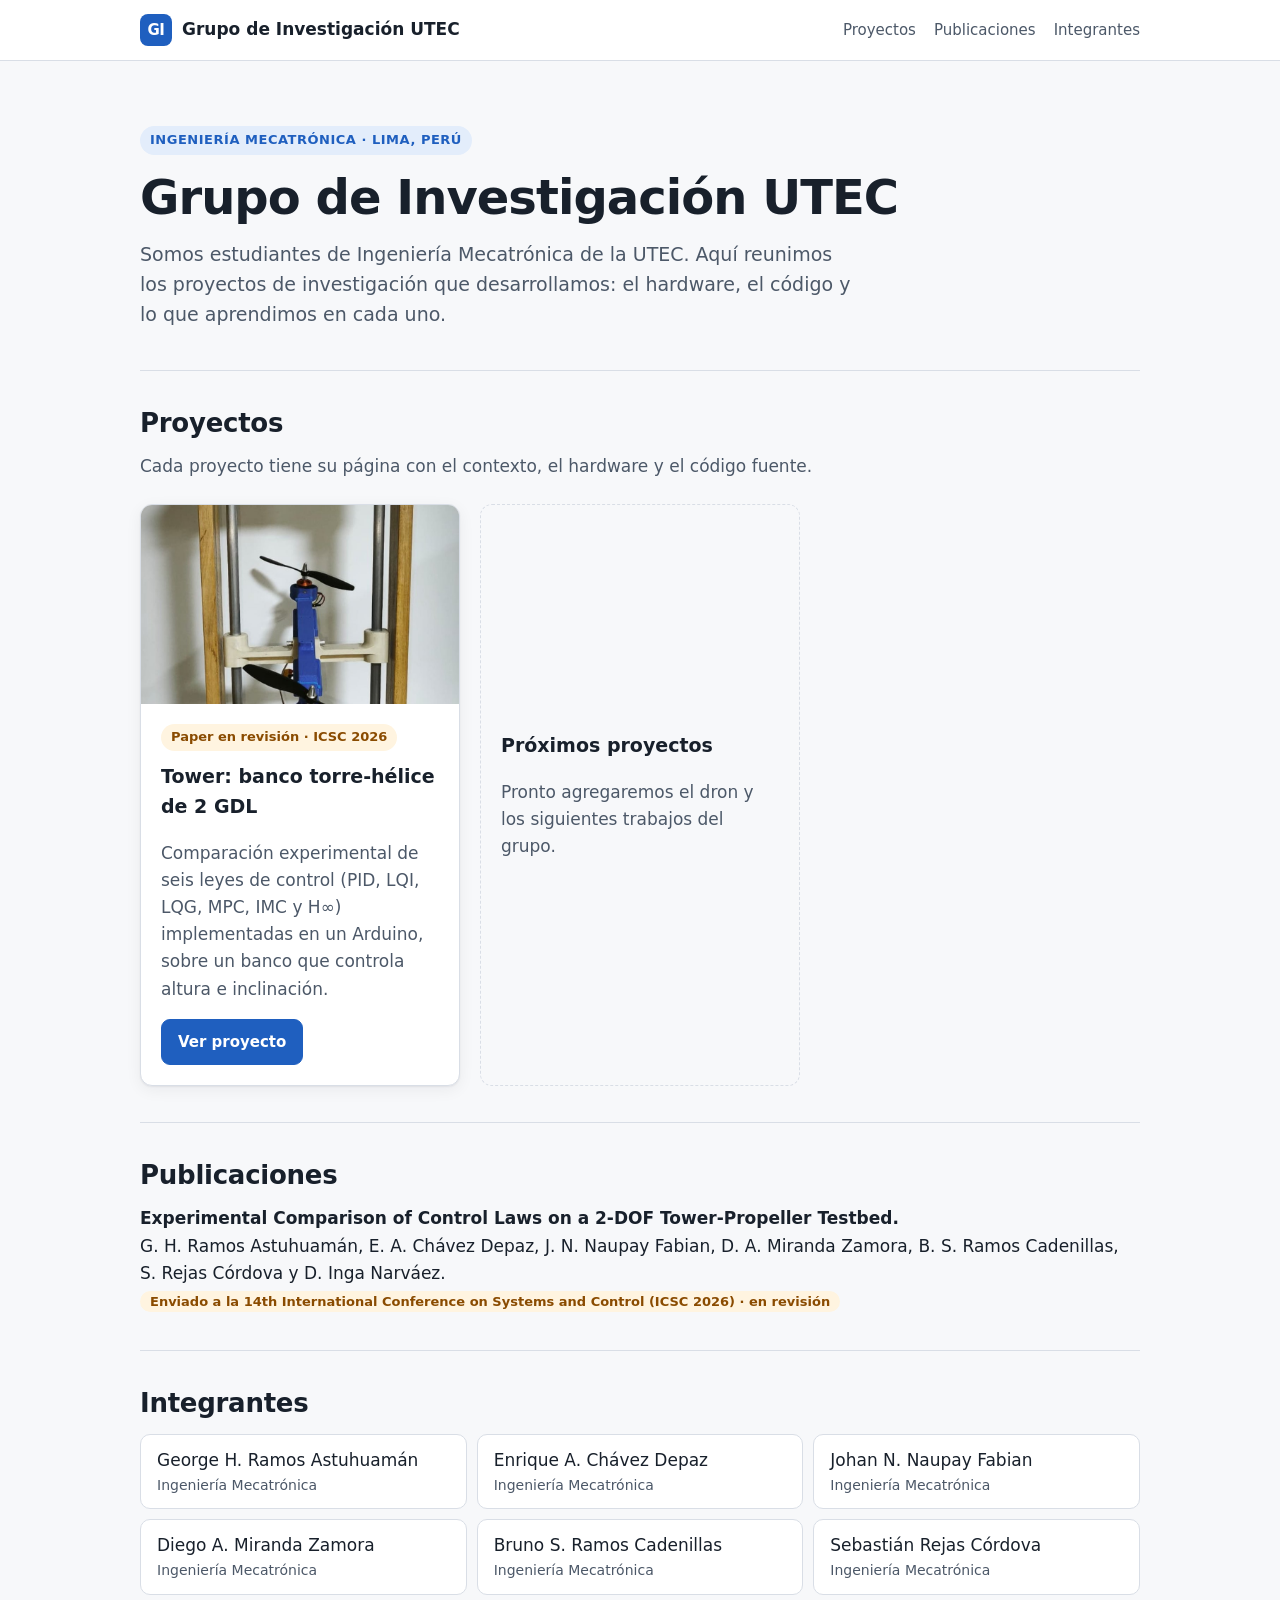
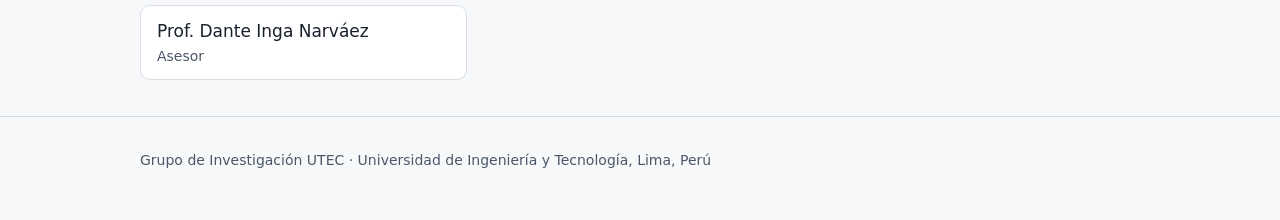
==== index.html @ 36b3b281 "Web del Grupo de Investigación UTEC y proyecto Tower (firmware de las seis leyes)" ====
<!doctype html>
<html lang="es">
<head>
  <meta charset="utf-8">
  <meta name="viewport" content="width=device-width, initial-scale=1">
  <title>Grupo de Investigación UTEC</title>
  <meta name="description" content="Proyectos de control y robótica de estudiantes de Ingeniería Mecatrónica de la UTEC (Lima, Perú).">
  <link rel="stylesheet" href="assets/estilo.css">
</head>
<body>
  <header class="barra">
    <div class="contenedor">
      <a class="marca" href="./"><span class="marca-icono" aria-hidden="true">GI</span>Grupo de Investigación UTEC</a>
      <nav class="menu" aria-label="Secciones">
        <a href="#proyectos">Proyectos</a>
        <a href="#publicaciones">Publicaciones</a>
        <a href="#integrantes">Integrantes</a>
      </nav>
    </div>
  </header>

  <main>
    <div class="contenedor">
      <section class="portada">
        <span class="etiqueta">Ingeniería Mecatrónica · Lima, Perú</span>
        <h1>Grupo de Investigación UTEC</h1>
        <p class="entrada">Somos estudiantes de Ingeniería Mecatrónica de la UTEC. Aquí reunimos los proyectos de
          investigación que desarrollamos: el hardware, el código y lo que aprendimos en cada uno.</p>
      </section>

      <section id="proyectos">
        <h2>Proyectos</h2>
        <p class="seccion-intro">Cada proyecto tiene su página con el contexto, el hardware y el código fuente.</p>
        <div class="rejilla">
          <article class="tarjeta">
            <img class="tarjeta-img" src="tower/img/banco.jpg" alt="Banco torre-hélice: brazo azul con dos motores y hélices entre dos guías verticales" loading="lazy">
            <div class="tarjeta-cuerpo">
              <span class="estado">Paper en revisión · ICSC 2026</span>
              <h3>Tower: banco torre-hélice de 2 GDL</h3>
              <p>Comparación experimental de seis leyes de control (PID, LQI, LQG, MPC, IMC y H∞) implementadas en un
                Arduino, sobre un banco que controla altura e inclinación.</p>
              <div class="tarjeta-pie"><a class="boton" href="tower/">Ver proyecto</a></div>
            </div>
          </article>
          <article class="tarjeta pendiente">
            <div class="tarjeta-cuerpo">
              <h3>Próximos proyectos</h3>
              <p>Pronto agregaremos el dron y los siguientes trabajos del grupo.</p>
            </div>
          </article>
        </div>
      </section>

      <section id="publicaciones">
        <h2>Publicaciones</h2>
        <ul class="lista-limpia">
          <li>
            <strong>Experimental Comparison of Control Laws on a 2-DOF Tower-Propeller Testbed.</strong><br>
            G. H. Ramos Astuhuamán, E. A. Chávez Depaz, J. N. Naupay Fabian, D. A. Miranda Zamora,
            B. S. Ramos Cadenillas, S. Rejas Córdova y D. Inga Narváez.<br>
            <span class="estado">Enviado a la 14th International Conference on Systems and Control (ICSC 2026) · en revisión</span>
          </li>
        </ul>
      </section>

      <section id="integrantes">
        <h2>Integrantes</h2>
        <ul class="lista-limpia personas">
          <li class="persona">George H. Ramos Astuhuamán<span>Ingeniería Mecatrónica</span></li>
          <li class="persona">Enrique A. Chávez Depaz<span>Ingeniería Mecatrónica</span></li>
          <li class="persona">Johan N. Naupay Fabian<span>Ingeniería Mecatrónica</span></li>
          <li class="persona">Diego A. Miranda Zamora<span>Ingeniería Mecatrónica</span></li>
          <li class="persona">Bruno S. Ramos Cadenillas<span>Ingeniería Mecatrónica</span></li>
          <li class="persona">Sebastián Rejas Córdova<span>Ingeniería Mecatrónica</span></li>
          <li class="persona">Prof. Dante Inga Narváez<span>Asesor</span></li>
        </ul>
      </section>
    </div>
  </main>

  <footer>
    <div class="contenedor">Grupo de Investigación UTEC · Universidad de Ingeniería y Tecnología, Lima, Perú</div>
  </footer>
</body>
</html>
---- assets/estilo.css ----
/* Grupo de Investigación UTEC — estilos compartidos por todas las páginas */

:root {
  --fondo: #f7f8fa;
  --superficie: #ffffff;
  --superficie-2: #eef1f5;
  --texto: #18202b;
  --texto-suave: #4c5868;
  --borde: #d9dee6;
  --acento: #1f5fbf;
  --acento-suave: #e3edfb;
  --acento-texto: #ffffff;
  --aviso: #8a4b00;
  --aviso-fondo: #fff4e0;
  --codigo-fondo: #0f1620;
  --codigo-texto: #dbe4ee;
  --codigo-comentario: #7f93a8;
  --sombra: 0 1px 2px rgba(16, 24, 40, .06), 0 4px 16px rgba(16, 24, 40, .06);
  --radio: 12px;
  --ancho: 1040px;
  --fuente: "Segoe UI", system-ui, -apple-system, Roboto, "Helvetica Neue", Arial, sans-serif;
  --mono: ui-monospace, "Cascadia Code", "SFMono-Regular", Consolas, "Liberation Mono", monospace;
  color-scheme: light;
}

@media (prefers-color-scheme: dark) {
  :root {
    --fondo: #0e131a;
    --superficie: #151c25;
    --superficie-2: #1c2531;
    --texto: #e6ebf1;
    --texto-suave: #a3b0c0;
    --borde: #2a3543;
    --acento: #6ea8ff;
    --acento-suave: #1a2a42;
    --acento-texto: #0e131a;
    --aviso: #ffcf8a;
    --aviso-fondo: #2e2414;
    --codigo-fondo: #0a0f15;
    --sombra: 0 1px 2px rgba(0, 0, 0, .4);
    color-scheme: dark;
  }
}

* { box-sizing: border-box; }
html { scroll-behavior: smooth; }
body {
  margin: 0;
  background: var(--fondo);
  color: var(--texto);
  font-family: var(--fuente);
  font-size: 17px;
  line-height: 1.6;
}
img { max-width: 100%; height: auto; display: block; }
a { color: var(--acento); text-underline-offset: 2px; }
a:hover { text-decoration-thickness: 2px; }
code, pre, kbd { font-family: var(--mono); }
code { font-size: .9em; background: var(--superficie-2); padding: .1em .35em; border-radius: 5px; }
kbd {
  font-size: .85em; padding: .1em .45em; border: 1px solid var(--borde);
  border-bottom-width: 2px; border-radius: 5px; background: var(--superficie);
}

.contenedor { max-width: var(--ancho); margin: 0 auto; padding: 0 20px; }

/* ---- barra superior ---- */
.barra {
  position: sticky; top: 0; z-index: 10;
  background: color-mix(in srgb, var(--superficie) 92%, transparent);
  backdrop-filter: blur(8px);
  border-bottom: 1px solid var(--borde);
}
.barra .contenedor { display: flex; align-items: center; gap: 20px; min-height: 60px; flex-wrap: wrap; }
.marca { display: flex; align-items: center; gap: 10px; font-weight: 700; color: var(--texto); text-decoration: none; }
.marca-icono {
  width: 32px; height: 32px; border-radius: 8px; background: var(--acento); color: var(--acento-texto);
  display: grid; place-items: center; font-size: 15px; font-weight: 800; letter-spacing: -.5px;
}
.menu { display: flex; gap: 18px; margin-left: auto; flex-wrap: wrap; }
.menu a { color: var(--texto-suave); text-decoration: none; font-size: 15px; }
.menu a:hover, .menu a[aria-current="page"] { color: var(--texto); }

/* ---- portada ---- */
.portada { padding: 64px 0 40px; }
.etiqueta {
  display: inline-block; font-size: 13px; font-weight: 600; letter-spacing: .04em; text-transform: uppercase;
  color: var(--acento); background: var(--acento-suave); padding: 4px 10px; border-radius: 999px;
}
h1 { font-size: clamp(32px, 5vw, 48px); line-height: 1.12; margin: 16px 0 14px; letter-spacing: -.02em; }
h2 { font-size: 26px; line-height: 1.25; margin: 0 0 14px; letter-spacing: -.01em; }
h3 { font-size: 19px; margin: 0 0 8px; }
.entrada { font-size: 19px; color: var(--texto-suave); max-width: 720px; margin: 0; }

section { padding: 36px 0; scroll-margin-top: 64px; }
section + section { border-top: 1px solid var(--borde); }
.seccion-intro { color: var(--texto-suave); max-width: 720px; margin: 0 0 24px; }

/* ---- tarjetas ---- */
.rejilla { display: grid; gap: 20px; grid-template-columns: repeat(auto-fill, minmax(290px, 1fr)); }
.tarjeta {
  background: var(--superficie); border: 1px solid var(--borde); border-radius: var(--radio);
  box-shadow: var(--sombra); overflow: hidden; display: flex; flex-direction: column;
}
.tarjeta-img { aspect-ratio: 16 / 10; object-fit: cover; object-position: center 40%; width: 100%; background: var(--superficie-2); }
.tarjeta-cuerpo { padding: 20px; display: flex; flex-direction: column; gap: 10px; flex: 1; }
.tarjeta-cuerpo p { margin: 0; color: var(--texto-suave); }
.tarjeta-pie { margin-top: auto; padding-top: 6px; }
.tarjeta.pendiente { border-style: dashed; box-shadow: none; background: transparent; }
.tarjeta.pendiente .tarjeta-cuerpo { justify-content: center; min-height: 180px; }

.estado {
  align-self: flex-start; font-size: 13px; font-weight: 600; padding: 3px 10px; border-radius: 999px;
  background: var(--aviso-fondo); color: var(--aviso);
}
.boton {
  display: inline-flex; align-items: center; gap: 8px; padding: 10px 16px; border-radius: 9px;
  background: var(--acento); color: var(--acento-texto); text-decoration: none; font-weight: 600; font-size: 15px;
  border: 1px solid var(--acento);
}
.boton.secundario { background: transparent; color: var(--acento); }
.botones { display: flex; gap: 10px; flex-wrap: wrap; }

/* ---- listas y tablas ---- */
.lista-limpia { list-style: none; padding: 0; margin: 0; }
.personas { display: grid; gap: 10px; grid-template-columns: repeat(auto-fill, minmax(260px, 1fr)); }
.persona { background: var(--superficie); border: 1px solid var(--borde); border-radius: 10px; padding: 12px 16px; }
.persona span { display: block; color: var(--texto-suave); font-size: 14px; }

.tabla-envoltura { overflow-x: auto; border: 1px solid var(--borde); border-radius: 10px; background: var(--superficie); }
table { border-collapse: collapse; width: 100%; font-size: 15px; }
th, td { text-align: left; padding: 10px 14px; border-bottom: 1px solid var(--borde); vertical-align: top; }
th { background: var(--superficie-2); font-weight: 600; white-space: nowrap; }
tr:last-child td { border-bottom: 0; }
td.num { font-variant-numeric: tabular-nums; white-space: nowrap; }

/* ---- página de proyecto ---- */
.dos-columnas { display: grid; gap: 32px; grid-template-columns: minmax(0, 1.25fr) minmax(0, 1fr); align-items: start; }
.foto-banco { border-radius: var(--radio); border: 1px solid var(--borde); max-height: 560px; width: auto; margin: 0 auto; }
figure { margin: 0; }
figcaption { font-size: 14px; color: var(--texto-suave); margin-top: 8px; text-align: center; }
.diagrama { background: #fff; border-radius: var(--radio); padding: 16px; border: 1px solid var(--borde); }
.datos { display: grid; grid-template-columns: max-content 1fr; gap: 6px 18px; margin: 0; }
.datos dt { font-weight: 600; }
.datos dd { margin: 0; color: var(--texto-suave); }
.nota {
  border-left: 4px solid var(--aviso); background: var(--aviso-fondo); padding: 12px 16px;
  border-radius: 0 8px 8px 0; margin: 18px 0 0;
}
.nota strong { color: var(--aviso); }

/* ---- visor de código ---- */
.pestanas { display: flex; gap: 6px; flex-wrap: wrap; margin-bottom: 12px; }
.pestana {
  font: inherit; font-size: 15px; font-weight: 600; padding: 8px 14px; border-radius: 8px; cursor: pointer;
  border: 1px solid var(--borde); background: var(--superficie); color: var(--texto-suave);
}
.pestana[aria-selected="true"] { background: var(--acento); border-color: var(--acento); color: var(--acento-texto); }
.visor { border: 1px solid var(--borde); border-radius: var(--radio); overflow: hidden; background: var(--superficie); }
.visor-cabecera { display: flex; flex-wrap: wrap; gap: 10px 16px; align-items: center; padding: 14px 16px; border-bottom: 1px solid var(--borde); }
.visor-cabecera p { margin: 0; color: var(--texto-suave); font-size: 15px; flex: 1 1 320px; }
.visor-cabecera .botones a { font-size: 14px; padding: 7px 12px; }
.codigo {
  margin: 0; max-height: 560px; overflow: auto; background: var(--codigo-fondo); color: var(--codigo-texto);
  font-size: 13px; line-height: 1.5; padding: 14px 16px; tab-size: 2; position: relative;
}
.codigo .com { color: var(--codigo-comentario); }

footer { padding: 32px 0 48px; color: var(--texto-suave); font-size: 14px; border-top: 1px solid var(--borde); }

@media (max-width: 760px) {
  body { font-size: 16px; }
  .portada { padding: 40px 0 24px; }
  .dos-columnas { grid-template-columns: 1fr; }
  .menu { margin-left: 0; gap: 14px; }
  .datos { grid-template-columns: 1fr; }
  .datos dd { margin-bottom: 6px; }
}
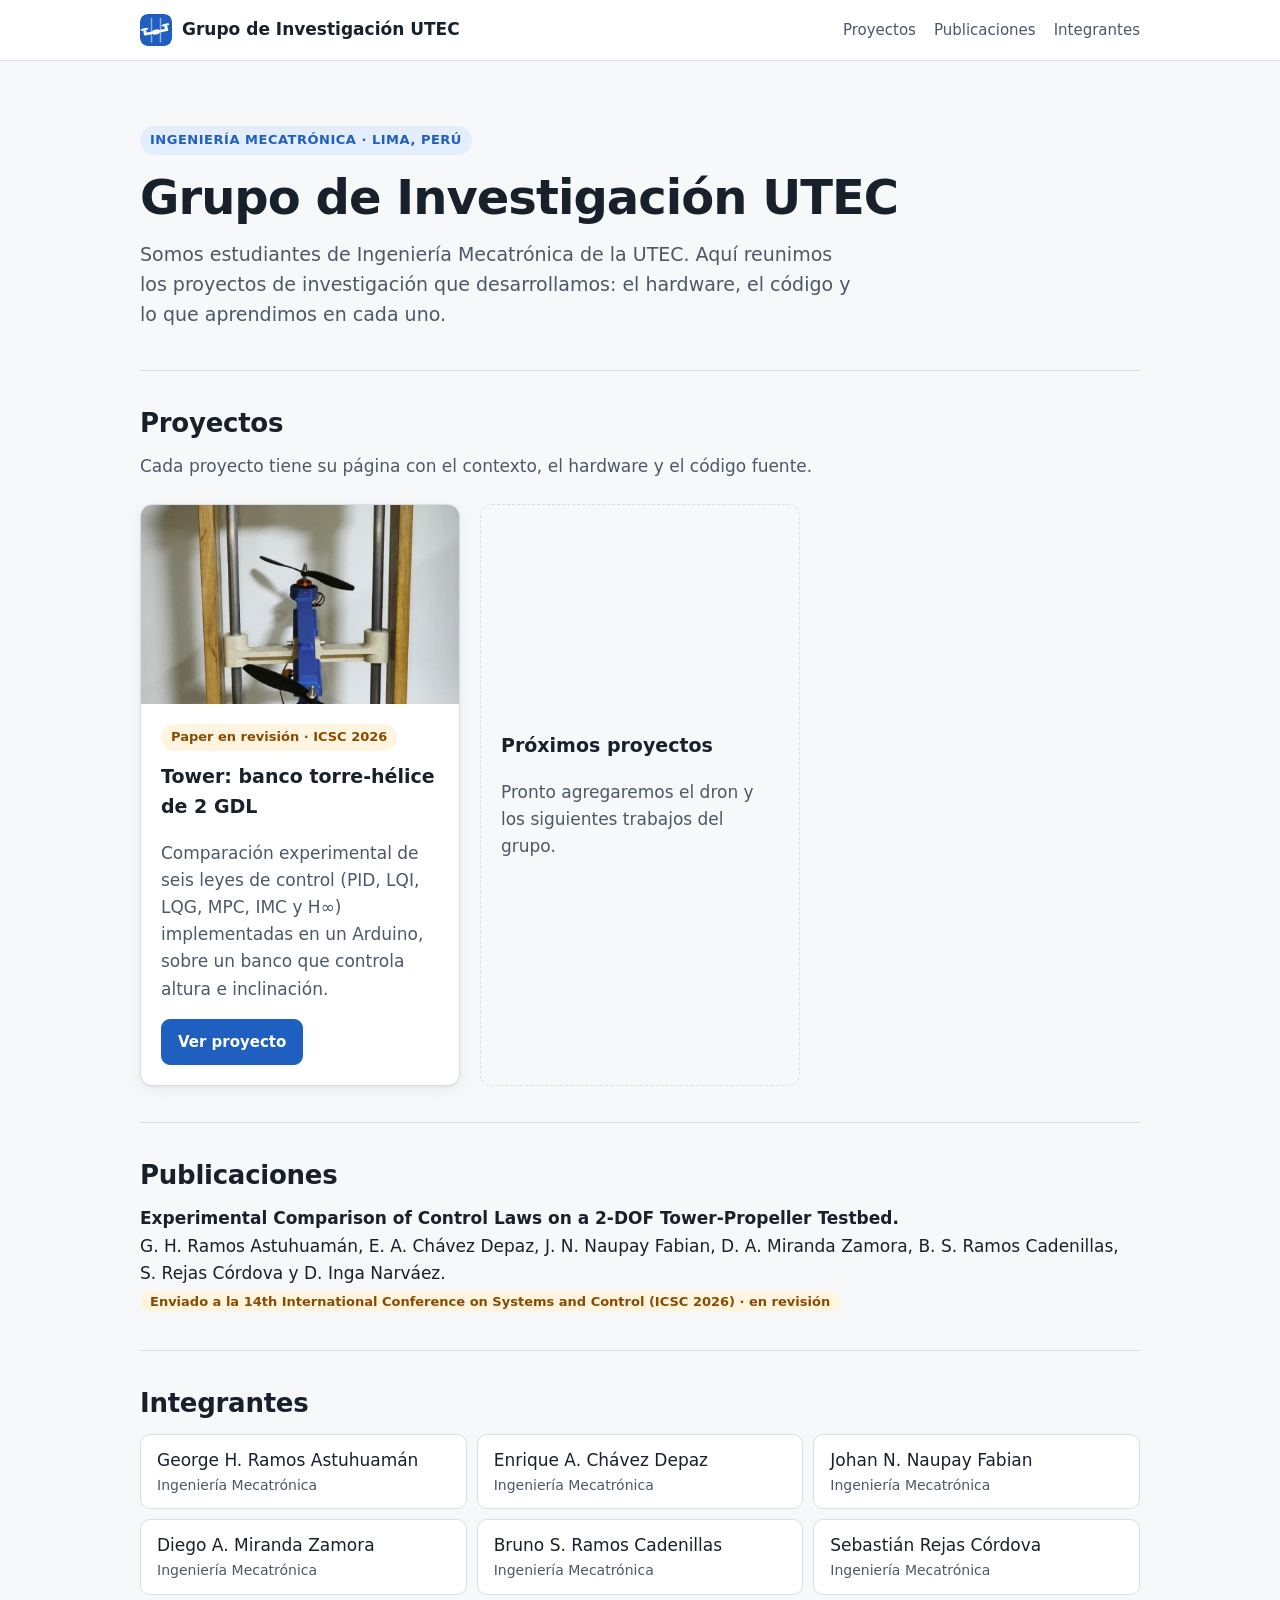
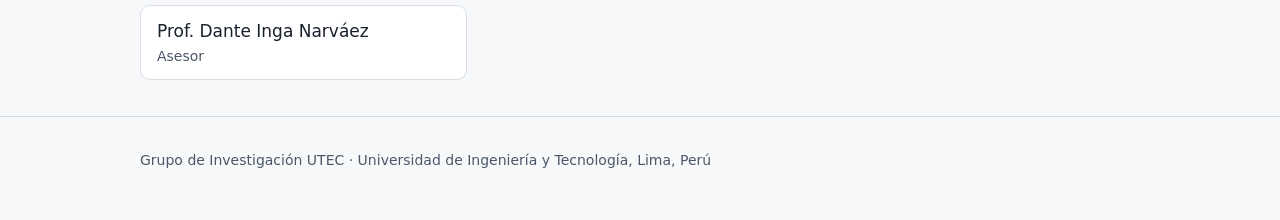
==== commit af42fc50: "Ícono del grupo: banco torre-hélice como favicon y en la barra superior" ====
--- a/index.html
+++ b/index.html
@@ -6,11 +6,14 @@
   <title>Grupo de Investigación UTEC</title>
   <meta name="description" content="Proyectos de control y robótica de estudiantes de Ingeniería Mecatrónica de la UTEC (Lima, Perú).">
   <link rel="stylesheet" href="assets/estilo.css">
+  <link rel="icon" href="assets/icono.svg" type="image/svg+xml">
+  <link rel="icon" href="assets/icono-32.png" sizes="32x32" type="image/png">
+  <link rel="apple-touch-icon" href="assets/apple-touch-icon.png">
 </head>
 <body>
   <header class="barra">
     <div class="contenedor">
-      <a class="marca" href="./"><span class="marca-icono" aria-hidden="true">GI</span>Grupo de Investigación UTEC</a>
+      <a class="marca" href="./"><img class="marca-icono" src="assets/icono.svg" alt="" width="32" height="32">Grupo de Investigación UTEC</a>
       <nav class="menu" aria-label="Secciones">
         <a href="#proyectos">Proyectos</a>
         <a href="#publicaciones">Publicaciones</a>
--- a/assets/estilo.css
+++ b/assets/estilo.css
@@ -73,10 +73,7 @@
 }
 .barra .contenedor { display: flex; align-items: center; gap: 20px; min-height: 60px; flex-wrap: wrap; }
 .marca { display: flex; align-items: center; gap: 10px; font-weight: 700; color: var(--texto); text-decoration: none; }
-.marca-icono {
-  width: 32px; height: 32px; border-radius: 8px; background: var(--acento); color: var(--acento-texto);
-  display: grid; place-items: center; font-size: 15px; font-weight: 800; letter-spacing: -.5px;
-}
+.marca-icono { width: 32px; height: 32px; border-radius: 8px; flex: none; }
 .menu { display: flex; gap: 18px; margin-left: auto; flex-wrap: wrap; }
 .menu a { color: var(--texto-suave); text-decoration: none; font-size: 15px; }
 .menu a:hover, .menu a[aria-current="page"] { color: var(--texto); }
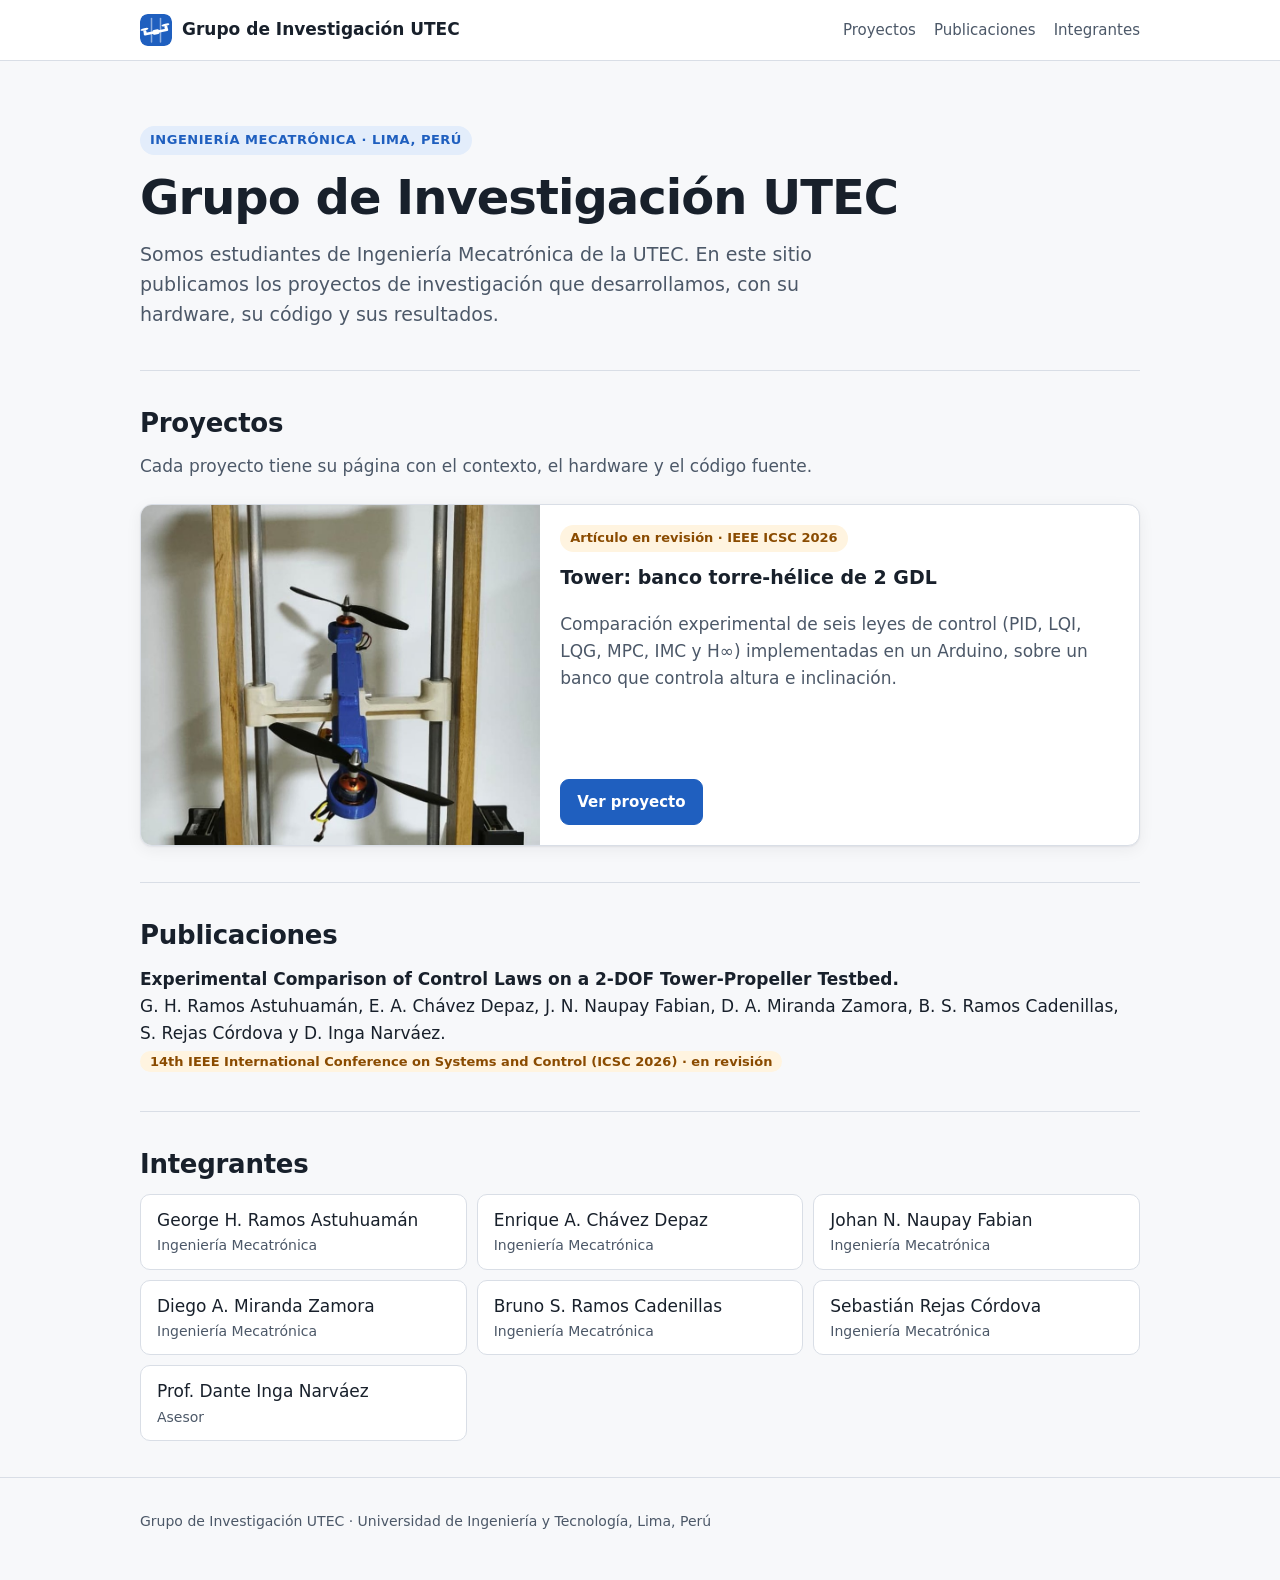
==== commit e41f785b: "Textos de la web y los README revisados para publicacion - Se quitan los avisos provisionales (tarje" ====
--- a/index.html
+++ b/index.html
@@ -27,8 +27,8 @@
       <section class="portada">
         <span class="etiqueta">Ingeniería Mecatrónica · Lima, Perú</span>
         <h1>Grupo de Investigación UTEC</h1>
-        <p class="entrada">Somos estudiantes de Ingeniería Mecatrónica de la UTEC. Aquí reunimos los proyectos de
-          investigación que desarrollamos: el hardware, el código y lo que aprendimos en cada uno.</p>
+        <p class="entrada">Somos estudiantes de Ingeniería Mecatrónica de la UTEC. En este sitio publicamos los
+          proyectos de investigación que desarrollamos, con su hardware, su código y sus resultados.</p>
       </section>
 
       <section id="proyectos">
@@ -38,17 +38,11 @@
           <article class="tarjeta">
             <img class="tarjeta-img" src="tower/img/banco.jpg" alt="Banco torre-hélice: brazo azul con dos motores y hélices entre dos guías verticales" loading="lazy">
             <div class="tarjeta-cuerpo">
-              <span class="estado">Paper en revisión · ICSC 2026</span>
+              <span class="estado">Artículo en revisión · IEEE ICSC 2026</span>
               <h3>Tower: banco torre-hélice de 2 GDL</h3>
               <p>Comparación experimental de seis leyes de control (PID, LQI, LQG, MPC, IMC y H∞) implementadas en un
                 Arduino, sobre un banco que controla altura e inclinación.</p>
               <div class="tarjeta-pie"><a class="boton" href="tower/">Ver proyecto</a></div>
-            </div>
-          </article>
-          <article class="tarjeta pendiente">
-            <div class="tarjeta-cuerpo">
-              <h3>Próximos proyectos</h3>
-              <p>Pronto agregaremos el dron y los siguientes trabajos del grupo.</p>
             </div>
           </article>
         </div>
@@ -61,7 +55,7 @@
             <strong>Experimental Comparison of Control Laws on a 2-DOF Tower-Propeller Testbed.</strong><br>
             G. H. Ramos Astuhuamán, E. A. Chávez Depaz, J. N. Naupay Fabian, D. A. Miranda Zamora,
             B. S. Ramos Cadenillas, S. Rejas Córdova y D. Inga Narváez.<br>
-            <span class="estado">Enviado a la 14th International Conference on Systems and Control (ICSC 2026) · en revisión</span>
+            <span class="estado">14th IEEE International Conference on Systems and Control (ICSC 2026) · en revisión</span>
           </li>
         </ul>
       </section>
--- a/assets/estilo.css
+++ b/assets/estilo.css
@@ -80,6 +80,8 @@
 
 /* ---- portada ---- */
 .portada { padding: 64px 0 40px; }
+.portada .volver { margin: 0 0 18px; }
+.portada .botones { margin-top: 24px; }
 .etiqueta {
   display: inline-block; font-size: 13px; font-weight: 600; letter-spacing: .04em; text-transform: uppercase;
   color: var(--acento); background: var(--acento-suave); padding: 4px 10px; border-radius: 999px;
@@ -94,7 +96,12 @@
 .seccion-intro { color: var(--texto-suave); max-width: 720px; margin: 0 0 24px; }
 
 /* ---- tarjetas ---- */
-.rejilla { display: grid; gap: 20px; grid-template-columns: repeat(auto-fill, minmax(290px, 1fr)); }
+.rejilla { display: grid; gap: 20px; grid-template-columns: repeat(auto-fit, minmax(290px, 1fr)); }
+/* con un solo proyecto, la tarjeta ocupa todo el ancho con la foto al costado */
+@media (min-width: 761px) {
+  .rejilla > .tarjeta:only-child { display: grid; grid-template-columns: minmax(0, 0.8fr) minmax(0, 1.2fr); }
+  .rejilla > .tarjeta:only-child .tarjeta-img { aspect-ratio: auto; height: 340px; object-position: center 45%; }
+}
 .tarjeta {
   background: var(--superficie); border: 1px solid var(--borde); border-radius: var(--radio);
   box-shadow: var(--sombra); overflow: hidden; display: flex; flex-direction: column;
@@ -103,8 +110,6 @@
 .tarjeta-cuerpo { padding: 20px; display: flex; flex-direction: column; gap: 10px; flex: 1; }
 .tarjeta-cuerpo p { margin: 0; color: var(--texto-suave); }
 .tarjeta-pie { margin-top: auto; padding-top: 6px; }
-.tarjeta.pendiente { border-style: dashed; box-shadow: none; background: transparent; }
-.tarjeta.pendiente .tarjeta-cuerpo { justify-content: center; min-height: 180px; }
 
 .estado {
   align-self: flex-start; font-size: 13px; font-weight: 600; padding: 3px 10px; border-radius: 999px;
